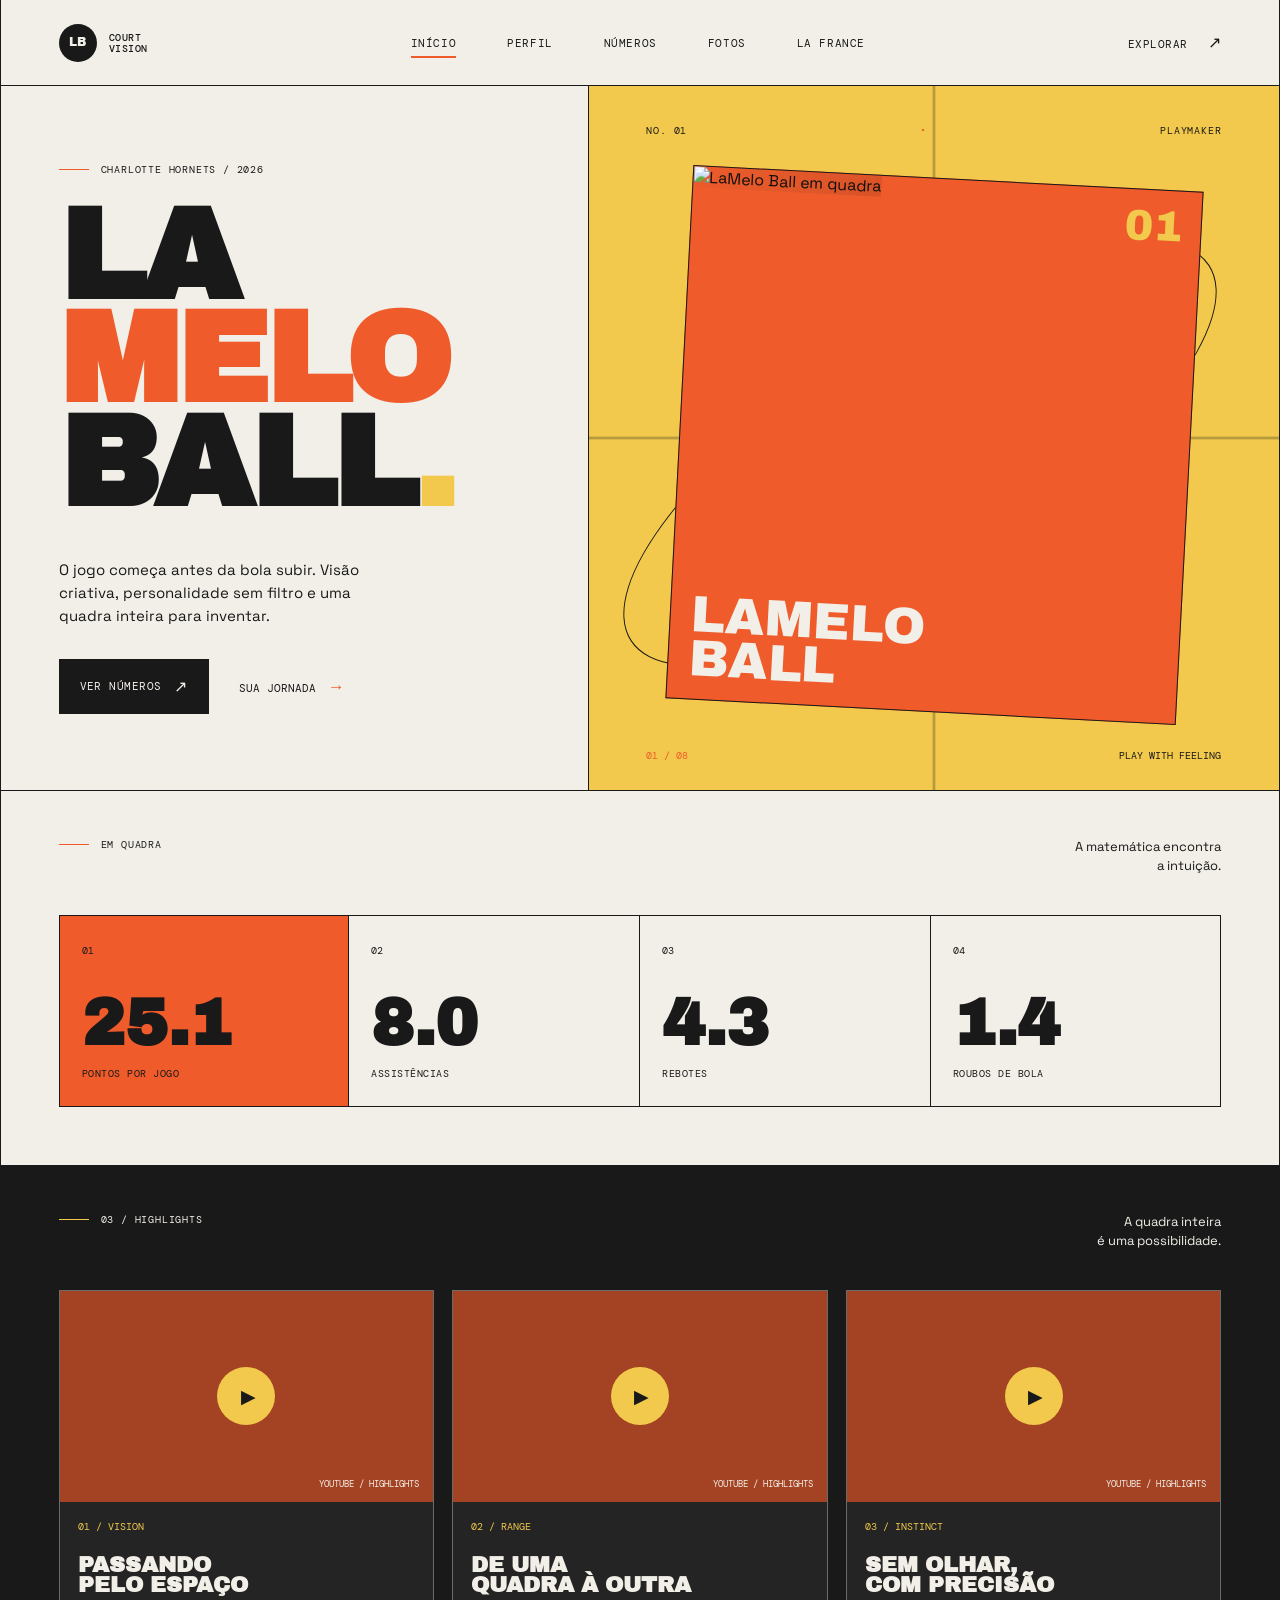
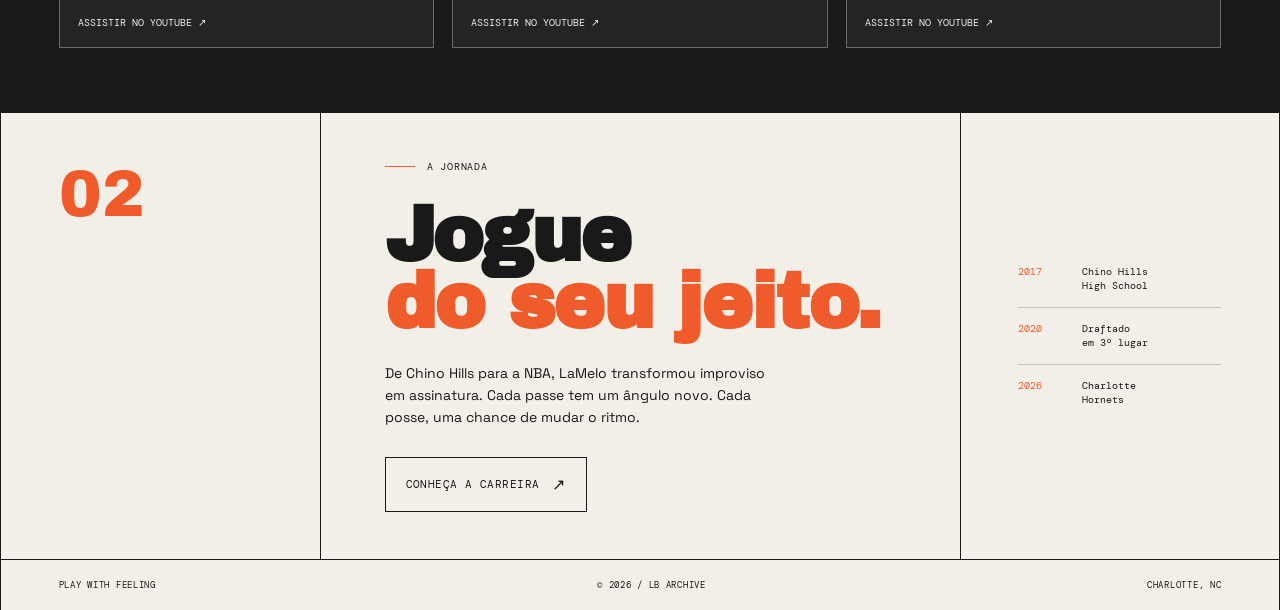
==== index.html @ 73494cfc "te amo em japones" ====
<!DOCTYPE html>
<html lang="pt-BR">
<head>
	<meta charset="UTF-8">
	<meta name="viewport" content="width=device-width, initial-scale=1.0">
	<meta name="description" content="LaMelo Ball — visão, estilo e impacto em quadra.">
	<title>LaMelo Ball | Court Vision</title>
	<link rel="preconnect" href="https://fonts.googleapis.com">
	<link rel="preconnect" href="https://fonts.gstatic.com" crossorigin>
	<link href="https://fonts.googleapis.com/css2?family=Archivo+Black&family=DM+Mono:wght@400;500&family=Space+Grotesk:wght@400;500;600;700&display=swap" rel="stylesheet">
	<link rel="stylesheet" href="style.css">
</head>
<body>
	<div class="page-shell">
		<header class="site-header">
			<a class="brand" href="#top" aria-label="LaMelo Ball início"><span class="brand-mark">LB</span><span class="brand-copy">COURT<br>VISION</span></a>
			<nav class="main-nav" aria-label="Navegação principal"><a class="active" href="index.html">Início</a><a href="perfil.html">Perfil</a><a href="estatisticas.html">Números</a><a href="galeria.html">Fotos</a><a href="la-france.html">La France</a></nav>
			<a class="header-cta" href="carreira.html">Explorar <span>↗</span></a>
		</header>
		<main id="top">
			<section class="hero" id="perfil">
				<div class="hero-copy"><p class="eyebrow"><span class="eyebrow-line"></span> CHARLOTTE HORNETS / 2026</p><h1>LA<br><em>MELO</em><br>BALL<span class="dot">.</span></h1><p class="hero-intro">O jogo começa antes da bola subir. Visão criativa, personalidade sem filtro e uma quadra inteira para inventar.</p><div class="hero-actions"><a class="button button-dark" href="estatisticas.html">Ver números <span>↗</span></a><a class="text-link" href="carreira.html">Sua jornada <span>→</span></a></div></div>
				<div class="hero-visual" aria-label="LaMelo Ball em quadra"><div class="visual-tag">NO. 01 <span>•</span> PLAYMAKER</div><div class="player-frame"><img class="player-image" src="imagem.jpg" alt="LaMelo Ball em quadra"><div class="frame-label">LAMELO<br>BALL</div><div class="frame-number">01</div></div><div class="orbit orbit-one"></div><div class="orbit orbit-two"></div><div class="visual-caption"><span>01 / 08</span> PLAY WITH FEELING</div></div>
			</section>
			<section class="stats-section" id="numeros"><div class="section-heading"><p class="eyebrow"><span class="eyebrow-line"></span> EM QUADRA</p><p class="section-note">A matemática encontra<br>a intuição.</p></div><div class="stats-grid"><article class="stat-card stat-card-featured"><span class="stat-index">01</span><strong>25.1</strong><span class="stat-label">PONTOS POR JOGO</span></article><article class="stat-card"><span class="stat-index">02</span><strong>8.0</strong><span class="stat-label">ASSISTÊNCIAS</span></article><article class="stat-card"><span class="stat-index">03</span><strong>4.3</strong><span class="stat-label">REBOTES</span></article><article class="stat-card"><span class="stat-index">04</span><strong>1.4</strong><span class="stat-label">ROUBOS DE BOLA</span></article></div></section>
			<section class="highlights-section" id="highlights"><div class="section-heading"><p class="eyebrow"><span class="eyebrow-line"></span> 03 / HIGHLIGHTS</p><p class="section-note">A quadra inteira<br>é uma possibilidade.</p></div><div class="video-grid"><article class="video-card"><a class="video-frame video-link video-one" href="https://www.youtube.com/results?search_query=LaMelo+Ball+best+passes+highlights" target="_blank" rel="noopener" aria-label="Assistir aos melhores passes do LaMelo Ball no YouTube"><span class="play-button">▶</span><span class="video-provider">YOUTUBE / HIGHLIGHTS</span></a><div class="video-meta"><span>01 / VISION</span><strong>PASSANDO<br>PELO ESPAÇO</strong><a href="https://www.youtube.com/results?search_query=LaMelo+Ball+best+passes+highlights" target="_blank" rel="noopener">Assistir no YouTube ↗</a></div></article><article class="video-card"><a class="video-frame video-link video-two" href="https://www.youtube.com/results?search_query=LaMelo+Ball+full+court+assists" target="_blank" rel="noopener" aria-label="Assistir às assistências de quadra inteira do LaMelo Ball no YouTube"><span class="play-button">▶</span><span class="video-provider">YOUTUBE / HIGHLIGHTS</span></a><div class="video-meta"><span>02 / RANGE</span><strong>DE UMA<br>QUADRA À OUTRA</strong><a href="https://www.youtube.com/results?search_query=LaMelo+Ball+full+court+assists" target="_blank" rel="noopener">Assistir no YouTube ↗</a></div></article><article class="video-card"><a class="video-frame video-link video-three" href="https://www.youtube.com/results?search_query=LaMelo+Ball+no+look+passes" target="_blank" rel="noopener" aria-label="Assistir aos passes sem olhar do LaMelo Ball no YouTube"><span class="play-button">▶</span><span class="video-provider">YOUTUBE / HIGHLIGHTS</span></a><div class="video-meta"><span>03 / INSTINCT</span><strong>SEM OLHAR,<br>COM PRECISÃO</strong><a href="https://www.youtube.com/results?search_query=LaMelo+Ball+no+look+passes" target="_blank" rel="noopener">Assistir no YouTube ↗</a></div></article></div></section>
			<section class="story-section" id="jornada"><div class="story-number">02</div><div class="story-content"><p class="eyebrow"><span class="eyebrow-line"></span> A JORNADA</p><h2>Jogue<br><span>do seu jeito.</span></h2><p class="story-text">De Chino Hills para a NBA, LaMelo transformou improviso em assinatura. Cada passe tem um ângulo novo. Cada posse, uma chance de mudar o ritmo.</p><a class="button button-outline" href="carreira.html">Conheça a carreira <span>↗</span></a></div><div class="story-aside"><div class="timeline-item"><span>2017</span><p>Chino Hills<br>High School</p></div><div class="timeline-item"><span>2020</span><p>Draftado<br>em 3º lugar</p></div><div class="timeline-item current"><span>2026</span><p>Charlotte<br>Hornets</p></div></div></section>
		</main>
		<footer class="site-footer"><span>PLAY WITH FEELING</span><span>© 2026 / LB ARCHIVE</span><span>CHARLOTTE, NC</span></footer>
	</div>
</body>
</html>
---- style.css ----
:root { --ink:#191919; --paper:#f2efe8; --orange:#ef5b2a; --yellow:#f2c94c; --line:rgba(25,25,25,.22); --display:"Archivo Black",Impact,sans-serif; --body:"Space Grotesk",sans-serif; --mono:"DM Mono",monospace; }
* { box-sizing:border-box; }
html { scroll-behavior:smooth; }
body { margin:0; color:var(--ink); background:var(--paper); font-family:var(--body); }
a { color:inherit; text-decoration:none; }
.page-shell { max-width:1440px; margin:0 auto; overflow:hidden; border-left:1px solid var(--ink); border-right:1px solid var(--ink); }
.site-header { height:86px; display:flex; align-items:center; justify-content:space-between; padding:0 4.5vw; border-bottom:1px solid var(--ink); }
.brand { display:flex; align-items:center; gap:12px; font-family:var(--mono); font-size:10px; line-height:1.1; font-weight:500; letter-spacing:.05em; }
.brand-mark { display:grid; place-items:center; width:38px; height:38px; color:var(--paper); background:var(--ink); font-family:var(--display); font-size:12px; border-radius:50%; }
.main-nav { display:flex; gap:clamp(18px,4vw,62px); font-family:var(--mono); font-size:11px; text-transform:uppercase; letter-spacing:.05em; }
.main-nav a { position:relative; padding:10px 0; }
.main-nav a.active::after { content:""; position:absolute; bottom:2px; left:0; width:100%; height:2px; background:var(--orange); }
.header-cta,.button { font-family:var(--mono); font-size:11px; text-transform:uppercase; letter-spacing:.04em; }
.header-cta span,.button span { margin-left:13px; font-size:16px; }
.hero { display:grid; grid-template-columns:minmax(340px,.92fr) 1.08fr; min-height:680px; border-bottom:1px solid var(--ink); }
.hero-copy { display:flex; flex-direction:column; justify-content:center; padding:6vw 4.5vw; border-right:1px solid var(--ink); }
.eyebrow { display:flex; align-items:center; gap:12px; margin:0 0 29px; font-family:var(--mono); font-size:10px; letter-spacing:.08em; }
.eyebrow-line { width:30px; height:1px; background:var(--orange); }
h1 { margin:0; font-family:var(--display); font-size:clamp(74px,10vw,145px); line-height:.81; letter-spacing:-.025em; }
h1 em { color:var(--orange); font-style:normal; }
.dot { color:var(--yellow); }
.hero-intro { max-width:315px; margin:42px 0 31px; font-size:15px; line-height:1.55; }
.hero-actions { display:flex; align-items:center; gap:30px; }
.button { display:inline-flex; align-items:center; padding:16px 20px; border:1px solid var(--ink); transition:transform .2s,background .2s; }
.button:hover { transform:translateY(-3px); }
.button-dark { color:var(--paper); background:var(--ink); }
.text-link { font-family:var(--mono); font-size:11px; text-transform:uppercase; }
.text-link span { color:var(--orange); margin-left:8px; font-size:17px; }
.hero-visual { position:relative; min-height:680px; padding:38px 4.5vw 31px; background:var(--yellow); isolation:isolate; }
.hero-visual::before { content:""; position:absolute; z-index:-1; inset:0; opacity:.35; background-image:linear-gradient(90deg,transparent 49.7%,var(--ink) 50%,transparent 50.3%),linear-gradient(0deg,transparent 49.7%,var(--ink) 50%,transparent 50.3%); }
.visual-tag { position:relative; z-index:2; display:flex; justify-content:space-between; font-family:var(--mono); font-size:10px; letter-spacing:.08em; }
.visual-tag span { color:var(--orange); }
.player-frame { position:absolute; inset:92px 13% 78px; overflow:hidden; border:1px solid var(--ink); background:var(--orange); transform:rotate(3deg); }
.player-image { width:100%; height:100%; background:linear-gradient(135deg,rgba(239,91,42,.15),rgba(25,25,25,.1)),url("https://images.unsplash.com/photo-1518407613690-d9fc990e795f?auto=format&fit=crop&w=1200&q=85") center/cover; filter:saturate(.8) contrast(1.1); }
.frame-label,.frame-number { position:absolute; font-family:var(--display); color:var(--paper); line-height:.85; }
.frame-label { left:20px; bottom:18px; font-size:clamp(28px,4vw,55px); }
.frame-number { right:18px; top:18px; font-size:43px; color:var(--yellow); }
.orbit { position:absolute; border:1px solid var(--ink); border-radius:50%; pointer-events:none; }
.orbit-one { width:470px; height:470px; top:130px; left:15%; z-index:-1; }
.orbit-two { width:690px; height:240px; top:247px; left:-2%; transform:rotate(-33deg); z-index:-1; }
.visual-caption { position:absolute; bottom:28px; left:4.5vw; right:4.5vw; display:flex; justify-content:space-between; font-family:var(--mono); font-size:10px; }
.visual-caption span { color:var(--orange); }
.stats-section { padding:47px 4.5vw 58px; border-bottom:1px solid var(--ink); }
.highlights-section { padding:47px 4.5vw 64px; background:var(--ink); color:var(--paper); border-bottom:1px solid var(--ink); }
.highlights-section .eyebrow-line { background:var(--yellow); }
.video-grid { display:grid; grid-template-columns:repeat(3,1fr); gap:18px; margin-top:35px; }
.video-card { border:1px solid rgba(242,239,232,.35); background:#242424; }
.video-frame { aspect-ratio:16/9; background:var(--orange); }
.video-link { position:relative; display:flex; align-items:center; justify-content:center; overflow:hidden; background-position:center; background-size:cover; }
.video-link::after { content:""; position:absolute; inset:0; background:rgba(25,25,25,.35); transition:background .2s; }
.video-link:hover::after { background:rgba(239,91,42,.28); }
.video-one { background-image:url("https://commons.wikimedia.org/wiki/Special:FilePath/LaMelo%20Ball%20Vytautas.jpg"); }
.video-two { background-image:url("https://commons.wikimedia.org/wiki/Special:FilePath/LaMelo%20Ball%20Illawarra%20Hawks%20%28cropped%29%202.jpg"); }
.video-three { background-image:url("https://commons.wikimedia.org/wiki/Special:FilePath/LaMelo%20Ball%20Spire.jpg"); }
.play-button { position:relative; z-index:1; display:grid; place-items:center; width:58px; height:58px; padding-left:4px; color:var(--ink); background:var(--yellow); border-radius:50%; font-size:19px; transition:transform .2s; }
.video-link:hover .play-button { transform:scale(1.1); }
.video-provider { position:absolute; z-index:1; right:14px; bottom:12px; font-family:var(--mono); font-size:9px; }
.video-meta { display:flex; flex-direction:column; min-height:145px; padding:18px; }
.video-meta span { color:var(--yellow); font-family:var(--mono); font-size:10px; }
.video-meta strong { margin:22px 0 18px; font-family:var(--display); font-size:22px; line-height:.95; }
.video-meta a { margin-top:auto; color:var(--paper); font-family:var(--mono); font-size:10px; text-transform:uppercase; }
.section-heading { display:flex; justify-content:space-between; align-items:start; }
.section-note { margin:0; font-size:13px; line-height:1.45; text-align:right; }
.stats-grid { display:grid; grid-template-columns:repeat(4,1fr); margin-top:35px; border-top:1px solid var(--ink); border-bottom:1px solid var(--ink); }
.stat-card { position:relative; min-height:190px; padding:28px 22px; border-right:1px solid var(--ink); }
.stat-card:first-child { border-left:1px solid var(--ink); }
.stat-card-featured { background:var(--orange); }
.stat-index { display:block; margin-bottom:38px; font-family:var(--mono); font-size:10px; }
.stat-card strong { display:block; font-family:var(--display); font-size:clamp(42px,5vw,66px); line-height:.9; }
.stat-label { position:absolute; bottom:26px; font-family:var(--mono); font-size:10px; letter-spacing:.05em; }
.story-section { display:grid; grid-template-columns:1fr 2fr 1fr; min-height:440px; border-bottom:1px solid var(--ink); }
.story-number { padding:47px 4.5vw; font-family:var(--display); font-size:64px; color:var(--orange); border-right:1px solid var(--ink); }
.story-content { padding:47px 5vw; }
h2 { margin:10px 0 25px; font-family:var(--display); font-size:clamp(49px,6vw,85px); line-height:.88; letter-spacing:-.02em; }
h2 span { color:var(--orange); }
.story-text { max-width:390px; margin-bottom:28px; line-height:1.6; font-size:14px; }
.button-outline { background:transparent; }
.story-aside { display:flex; flex-direction:column; justify-content:center; padding:30px 4.5vw; border-left:1px solid var(--ink); }
.timeline-item { display:grid; grid-template-columns:50px 1fr; gap:14px; padding:14px 0; border-bottom:1px solid var(--line); font-family:var(--mono); font-size:10px; line-height:1.4; }
.timeline-item span { color:var(--orange); }
.timeline-item p { margin:0; }
.timeline-item.current { border-bottom:0; }
.site-footer { display:flex; justify-content:space-between; padding:19px 4.5vw; font-family:var(--mono); font-size:9px; letter-spacing:.08em; }
img[src="imagem.jpg"] { content:url("https://commons.wikimedia.org/wiki/Special:FilePath/LaMelo%20Ball%20Spire.jpg"); }
img[src="imagem2.jpg"] { content:url("https://commons.wikimedia.org/wiki/Special:FilePath/LaMelo%20Ball%20Illawarra%20Hawks%20%28cropped%29%202.jpg"); }
.gallery-item:nth-child(1) img { content:url("https://commons.wikimedia.org/wiki/Special:FilePath/LaMelo%20Ball%20Vytautas.jpg"); }
.gallery-item:nth-child(2) img { content:url("https://commons.wikimedia.org/wiki/Special:FilePath/LaMelo%20Ball%20Illawarra%20Hawks%20%28cropped%29%202.jpg"); }
.gallery-item:nth-child(3) img { content:url("https://commons.wikimedia.org/wiki/Special:FilePath/LaMelo%20Ball%20Spire.jpg"); }
.inner-page { min-height:calc(100vh - 140px); padding:7vw 6vw; border-bottom:1px solid var(--ink); }
.inner-hero { display:grid; grid-template-columns:1.1fr .9fr; gap:7vw; align-items:end; margin-bottom:70px; }
.inner-hero h1 { font-size:clamp(62px,9vw,130px); }
.inner-lead { max-width:410px; margin:0 0 10px; font-size:17px; line-height:1.5; }
.photo-panel { min-height:420px; border:1px solid var(--ink); background:var(--orange); transform:rotate(2deg); overflow:hidden; }
.photo-panel img { width:100%; height:100%; min-height:420px; display:block; object-fit:cover; filter:saturate(.85) contrast(1.05); }
.content-grid { display:grid; grid-template-columns:repeat(3,1fr); border-top:1px solid var(--ink); border-left:1px solid var(--ink); }
.content-card { min-height:180px; padding:24px; border-right:1px solid var(--ink); border-bottom:1px solid var(--ink); }
.content-card h3 { margin:35px 0 12px; font-family:var(--display); font-size:27px; line-height:.95; letter-spacing:.015em; }
.content-card p { margin:0; font-size:13px; line-height:1.5; }
.gallery-grid { display:grid; grid-template-columns:1.3fr .7fr; gap:18px; }
.gallery-item { position:relative; min-height:300px; overflow:hidden; border:1px solid var(--ink); background:var(--orange); }
.gallery-item.tall { min-height:570px; }
.gallery-item img { width:100%; height:100%; display:block; object-fit:cover; filter:saturate(.8); transition:transform .4s; }
.gallery-item:hover img { transform:scale(1.04); }
.gallery-label { position:absolute; right:15px; bottom:13px; color:var(--paper); font-family:var(--mono); font-size:10px; }
.stat-list { display:grid; grid-template-columns:repeat(2,1fr); border-top:1px solid var(--ink); border-left:1px solid var(--ink); }
.stat-line { display:flex; justify-content:space-between; align-items:end; padding:28px; border-right:1px solid var(--ink); border-bottom:1px solid var(--ink); }
.stat-line strong { font-family:var(--display); font-size:clamp(48px,7vw,100px); line-height:.8; }
.stat-line span { max-width:100px; font-family:var(--mono); font-size:10px; }
.page-links { display:flex; flex-wrap:wrap; gap:12px; margin-top:35px; }
.career-timeline { display:grid; grid-template-columns:repeat(2,1fr); border-top:1px solid var(--ink); border-left:1px solid var(--ink); }
.career-timeline article { min-height:225px; padding:25px; border-right:1px solid var(--ink); border-bottom:1px solid var(--ink); }
.career-timeline article:nth-child(2n) { background:var(--yellow); }
.career-timeline article > span { color:var(--orange); font-family:var(--mono); font-size:10px; }
.career-timeline h2 { margin:38px 0 14px; font-size:clamp(27px,3vw,42px); }
.career-timeline p { max-width:430px; margin:0; font-size:13px; line-height:1.55; }
.career-note { display:grid; grid-template-columns:1fr 1fr; gap:5vw; margin-top:70px; padding:45px 0; border-top:1px solid var(--ink); }
.career-note h2 { margin:0; font-size:clamp(43px,6vw,82px); }
.career-note p:last-child { max-width:390px; margin:38px 0 0; font-size:15px; line-height:1.6; }
.sneaker-hero { display:grid; grid-template-columns:1fr 1fr; gap:6vw; align-items:stretch; margin-bottom:85px; }
.sneaker-copy { display:flex; flex-direction:column; align-items:flex-start; justify-content:center; }
.la-france-logo { width:min(100%,360px); margin-bottom:35px; border:1px solid var(--ink); }
.sneaker-copy h1 { margin-bottom:32px; }
.sneaker-copy .button { margin-top:25px; }
.sneaker-stage { position:relative; min-height:480px; overflow:hidden; background:var(--orange); border:1px solid var(--ink); transform:rotate(-2deg); isolation:isolate; }
.sneaker-stage::before { content:""; position:absolute; inset:0; opacity:.3; background:repeating-linear-gradient(135deg,transparent 0 30px,var(--yellow) 31px 32px); }
.stage-label,.stage-caption { position:absolute; z-index:2; color:var(--paper); font-family:var(--mono); font-size:10px; letter-spacing:.07em; }
.stage-label { top:20px; left:22px; }
.stage-caption { bottom:20px; right:22px; text-align:right; line-height:1.3; }
.shoe-product-hero { position:absolute; z-index:1; width:78%; height:78%; top:11%; left:11%; object-fit:contain; filter:drop-shadow(18px 22px 0 rgba(25,25,25,.18)); transform:rotate(-10deg); }
.stage-ring { position:absolute; width:390px; height:390px; top:55px; left:50%; border:1px solid var(--ink); border-radius:50%; transform:translateX(-50%); }
.shoe-art { position:absolute; z-index:1; width:270px; height:125px; border:3px solid var(--ink); border-radius:52% 22% 30% 43%; background:var(--yellow); box-shadow:inset -20px -17px 0 var(--orange), 15px 17px 0 rgba(25,25,25,.15); transform:rotate(-16deg); }
.shoe-art::before { content:""; position:absolute; width:100px; height:38px; left:35px; top:-30px; border:3px solid var(--ink); border-bottom:0; border-radius:60% 60% 0 0; transform:skew(-20deg); }
.shoe-art::after { content:""; position:absolute; width:92px; height:4px; left:72px; top:51px; background:var(--ink); box-shadow:0 14px 0 var(--ink), 0 28px 0 var(--ink); transform:rotate(13deg); }
.shoe-art-main { top:185px; left:50%; transform:translateX(-50%) rotate(-16deg); }
.shoe-art span { position:absolute; z-index:2; right:29px; top:36px; font-family:var(--display); font-size:27px; }
.shoe-collection { padding-top:10px; }
.shoe-grid { display:grid; grid-template-columns:repeat(3,1fr); gap:18px; margin-top:35px; }
.shoe-card { border:1px solid var(--ink); background:var(--paper); }
.featured-shoe { background:var(--yellow); }
.shoe-image { position:relative; min-height:235px; overflow:hidden; background:var(--ink); }
.shoe-image img { width:100%; height:100%; min-height:235px; display:block; object-fit:contain; position:relative; z-index:0; }
.shoe-image::after { content:""; position:absolute; inset:25px; border:1px solid var(--yellow); transform:rotate(-7deg); }
.shoe-image span { position:absolute; z-index:1; top:18px; left:18px; color:var(--yellow); font-family:var(--mono); font-size:11px; }
.shoe-image::before { content:""; position:absolute; width:195px; height:90px; top:95px; left:50%; border:3px solid var(--paper); border-radius:52% 22% 30% 43%; transform:translateX(-50%) rotate(-17deg); box-shadow:inset -15px -13px 0 var(--orange); }
.shoe-two { background:var(--orange); }
.shoe-two::before { background:var(--yellow); border-color:var(--ink); box-shadow:inset -15px -13px 0 var(--paper); }
.shoe-three { background:var(--yellow); }
.shoe-three::before { background:var(--orange); border-color:var(--ink); box-shadow:inset -15px -13px 0 var(--ink); }
.shoe-info { padding:20px; }
.shoe-info > span { font-family:var(--mono); font-size:10px; color:var(--orange); }
.shoe-info h2 { margin:25px 0 14px; font-size:40px; }
.shoe-info p { margin:0; font-size:13px; line-height:1.5; }
.shoe-info a { display:inline-block; margin-top:20px; color:var(--orange); font-family:var(--mono); font-size:10px; text-transform:uppercase; }
.la-france-note { display:grid; grid-template-columns:1fr 1fr; gap:5vw; margin-top:75px; padding:50px 0; border-top:1px solid var(--ink); }
.la-france-note h2 { margin:0; }
.la-france-note > p { max-width:390px; margin:40px 0 0; font-size:15px; line-height:1.6; }
@media (max-width:720px) {
	.inner-page { padding:52px 20px; }
	.inner-hero { display:block; margin-bottom:48px; }
	.inner-hero h1 { margin-bottom:28px; }
	.photo-panel { min-height:330px; }
	.photo-panel img { min-height:330px; }
	.content-grid,.stat-list,.gallery-grid { grid-template-columns:1fr; }
	.gallery-item.tall { min-height:380px; }
	.career-timeline { grid-template-columns:1fr; }
	.career-note { display:block; margin-top:48px; }
	.career-note .eyebrow { margin-bottom:24px; }
	.sneaker-hero { display:block; margin-bottom:55px; }
	.sneaker-stage { min-height:380px; margin-top:50px; }
	.shoe-product-hero { width:90%; height:80%; left:5%; }
	.stage-ring { width:290px; height:290px; top:45px; }
	.shoe-grid { grid-template-columns:1fr; }
	.shoe-image { min-height:210px; }
	.la-france-note { display:block; margin-top:50px; }
}
@media (max-width:720px) {
	.page-shell { border:0; }
	.site-header { height:72px; padding:0 20px; }
	.main-nav { display:none; }
	.hero { display:block; min-height:auto; }
	.hero-copy { min-height:520px; padding:62px 20px 54px; border-right:0; }
	h1 { font-size:clamp(70px,22vw,130px); }
	.hero-intro { margin-top:34px; }
	.hero-visual { min-height:490px; padding:25px 20px; }
	.player-frame { inset:73px 12% 58px; }
	.orbit-one { width:350px; height:350px; top:104px; left:2%; }
	.orbit-two { width:530px; height:190px; top:192px; left:-12%; }
	.visual-caption { left:20px; right:20px; bottom:22px; }
	.stats-section { padding:38px 20px 42px; }
	.highlights-section { padding:38px 20px 44px; }
	.video-grid { grid-template-columns:1fr; }
	.stats-grid { grid-template-columns:repeat(2,1fr); }
	.stat-card { min-height:150px; padding:20px 15px; }
	.stat-card:nth-child(2) { border-right:0; }
	.stat-card:nth-child(3),.stat-card:nth-child(4) { border-top:1px solid var(--ink); }
	.stat-index { margin-bottom:25px; }
	.story-section { display:block; min-height:0; }
	.story-number { padding:25px 20px 0; border-right:0; }
	.story-content { padding:25px 20px 50px; }
	.story-aside { padding:0 20px 35px; border-left:0; }
	.site-footer { gap:18px; flex-wrap:wrap; padding:18px 20px; }
}
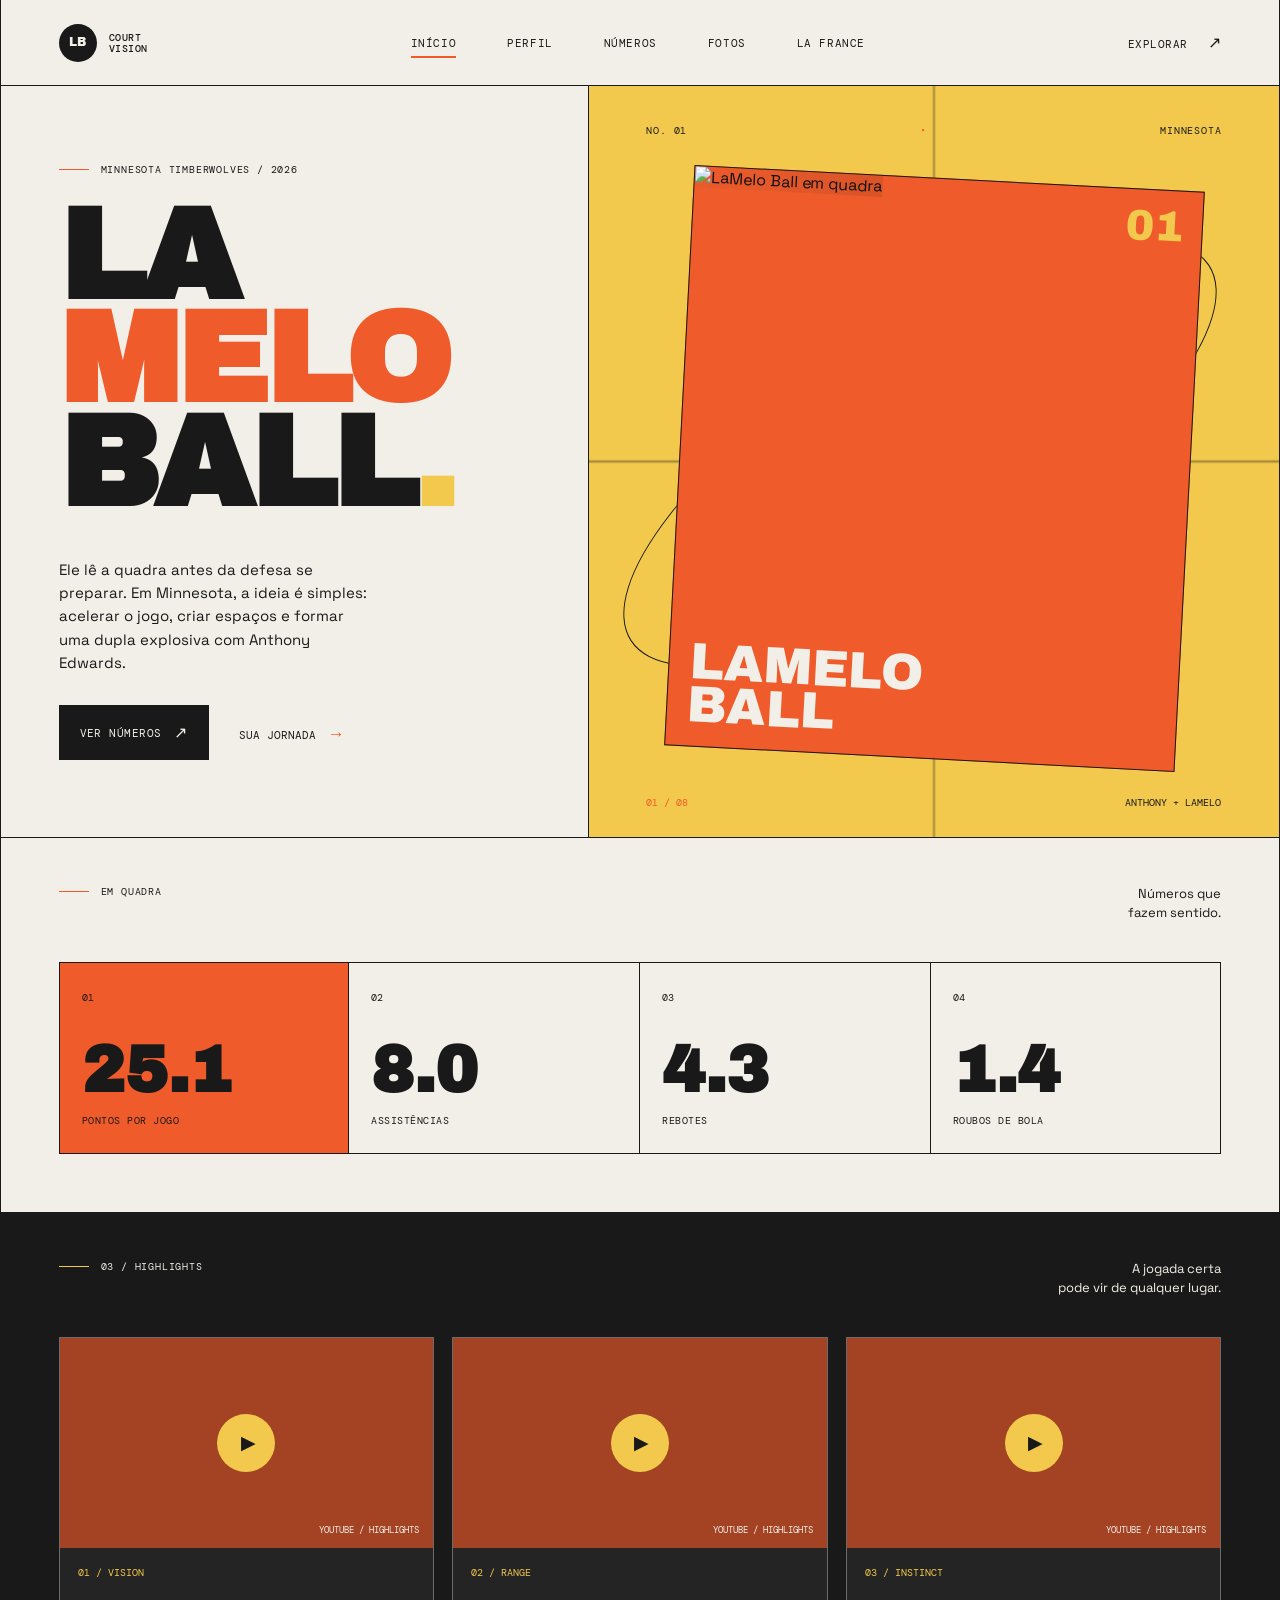
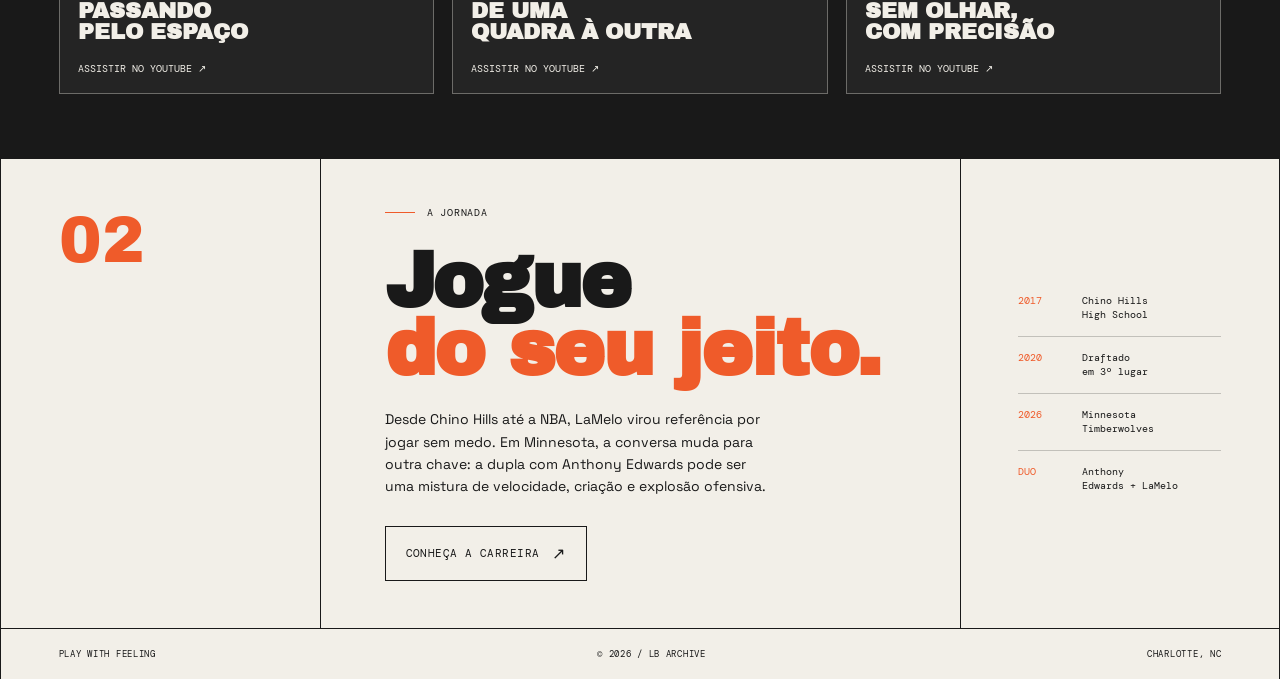
==== commit fe45a45e: "terminando av1" ====
--- a/index.html
+++ b/index.html
@@ -19,12 +19,12 @@
 		</header>
 		<main id="top">
 			<section class="hero" id="perfil">
-				<div class="hero-copy"><p class="eyebrow"><span class="eyebrow-line"></span> CHARLOTTE HORNETS / 2026</p><h1>LA<br><em>MELO</em><br>BALL<span class="dot">.</span></h1><p class="hero-intro">O jogo começa antes da bola subir. Visão criativa, personalidade sem filtro e uma quadra inteira para inventar.</p><div class="hero-actions"><a class="button button-dark" href="estatisticas.html">Ver números <span>↗</span></a><a class="text-link" href="carreira.html">Sua jornada <span>→</span></a></div></div>
-				<div class="hero-visual" aria-label="LaMelo Ball em quadra"><div class="visual-tag">NO. 01 <span>•</span> PLAYMAKER</div><div class="player-frame"><img class="player-image" src="imagem.jpg" alt="LaMelo Ball em quadra"><div class="frame-label">LAMELO<br>BALL</div><div class="frame-number">01</div></div><div class="orbit orbit-one"></div><div class="orbit orbit-two"></div><div class="visual-caption"><span>01 / 08</span> PLAY WITH FEELING</div></div>
+				<div class="hero-copy"><p class="eyebrow"><span class="eyebrow-line"></span> MINNESOTA TIMBERWOLVES / 2026</p><h1>LA<br><em>MELO</em><br>BALL<span class="dot">.</span></h1><p class="hero-intro">Ele lê a quadra antes da defesa se preparar. Em Minnesota, a ideia é simples: acelerar o jogo, criar espaços e formar uma dupla explosiva com Anthony Edwards.</p><div class="hero-actions"><a class="button button-dark" href="estatisticas.html">Ver números <span>↗</span></a><a class="text-link" href="carreira.html">Sua jornada <span>→</span></a></div></div>
+				<div class="hero-visual" aria-label="LaMelo Ball em quadra"><div class="visual-tag">NO. 01 <span>•</span> MINNESOTA</div><div class="player-frame"><img class="player-image" src="https://images.unsplash.com/photo-1546519638-68e109498ffc?auto=format&fit=crop&w=1200&q=80" alt="LaMelo Ball em quadra"><div class="frame-label">LAMELO<br>BALL</div><div class="frame-number">01</div></div><div class="orbit orbit-one"></div><div class="orbit orbit-two"></div><div class="visual-caption"><span>01 / 08</span> ANTHONY + LAMELO</div></div>
 			</section>
-			<section class="stats-section" id="numeros"><div class="section-heading"><p class="eyebrow"><span class="eyebrow-line"></span> EM QUADRA</p><p class="section-note">A matemática encontra<br>a intuição.</p></div><div class="stats-grid"><article class="stat-card stat-card-featured"><span class="stat-index">01</span><strong>25.1</strong><span class="stat-label">PONTOS POR JOGO</span></article><article class="stat-card"><span class="stat-index">02</span><strong>8.0</strong><span class="stat-label">ASSISTÊNCIAS</span></article><article class="stat-card"><span class="stat-index">03</span><strong>4.3</strong><span class="stat-label">REBOTES</span></article><article class="stat-card"><span class="stat-index">04</span><strong>1.4</strong><span class="stat-label">ROUBOS DE BOLA</span></article></div></section>
-			<section class="highlights-section" id="highlights"><div class="section-heading"><p class="eyebrow"><span class="eyebrow-line"></span> 03 / HIGHLIGHTS</p><p class="section-note">A quadra inteira<br>é uma possibilidade.</p></div><div class="video-grid"><article class="video-card"><a class="video-frame video-link video-one" href="https://www.youtube.com/results?search_query=LaMelo+Ball+best+passes+highlights" target="_blank" rel="noopener" aria-label="Assistir aos melhores passes do LaMelo Ball no YouTube"><span class="play-button">▶</span><span class="video-provider">YOUTUBE / HIGHLIGHTS</span></a><div class="video-meta"><span>01 / VISION</span><strong>PASSANDO<br>PELO ESPAÇO</strong><a href="https://www.youtube.com/results?search_query=LaMelo+Ball+best+passes+highlights" target="_blank" rel="noopener">Assistir no YouTube ↗</a></div></article><article class="video-card"><a class="video-frame video-link video-two" href="https://www.youtube.com/results?search_query=LaMelo+Ball+full+court+assists" target="_blank" rel="noopener" aria-label="Assistir às assistências de quadra inteira do LaMelo Ball no YouTube"><span class="play-button">▶</span><span class="video-provider">YOUTUBE / HIGHLIGHTS</span></a><div class="video-meta"><span>02 / RANGE</span><strong>DE UMA<br>QUADRA À OUTRA</strong><a href="https://www.youtube.com/results?search_query=LaMelo+Ball+full+court+assists" target="_blank" rel="noopener">Assistir no YouTube ↗</a></div></article><article class="video-card"><a class="video-frame video-link video-three" href="https://www.youtube.com/results?search_query=LaMelo+Ball+no+look+passes" target="_blank" rel="noopener" aria-label="Assistir aos passes sem olhar do LaMelo Ball no YouTube"><span class="play-button">▶</span><span class="video-provider">YOUTUBE / HIGHLIGHTS</span></a><div class="video-meta"><span>03 / INSTINCT</span><strong>SEM OLHAR,<br>COM PRECISÃO</strong><a href="https://www.youtube.com/results?search_query=LaMelo+Ball+no+look+passes" target="_blank" rel="noopener">Assistir no YouTube ↗</a></div></article></div></section>
-			<section class="story-section" id="jornada"><div class="story-number">02</div><div class="story-content"><p class="eyebrow"><span class="eyebrow-line"></span> A JORNADA</p><h2>Jogue<br><span>do seu jeito.</span></h2><p class="story-text">De Chino Hills para a NBA, LaMelo transformou improviso em assinatura. Cada passe tem um ângulo novo. Cada posse, uma chance de mudar o ritmo.</p><a class="button button-outline" href="carreira.html">Conheça a carreira <span>↗</span></a></div><div class="story-aside"><div class="timeline-item"><span>2017</span><p>Chino Hills<br>High School</p></div><div class="timeline-item"><span>2020</span><p>Draftado<br>em 3º lugar</p></div><div class="timeline-item current"><span>2026</span><p>Charlotte<br>Hornets</p></div></div></section>
+			<section class="stats-section" id="numeros"><div class="section-heading"><p class="eyebrow"><span class="eyebrow-line"></span> EM QUADRA</p><p class="section-note">Números que<br>fazem sentido.</p></div><div class="stats-grid"><article class="stat-card stat-card-featured"><span class="stat-index">01</span><strong>25.1</strong><span class="stat-label">PONTOS POR JOGO</span></article><article class="stat-card"><span class="stat-index">02</span><strong>8.0</strong><span class="stat-label">ASSISTÊNCIAS</span></article><article class="stat-card"><span class="stat-index">03</span><strong>4.3</strong><span class="stat-label">REBOTES</span></article><article class="stat-card"><span class="stat-index">04</span><strong>1.4</strong><span class="stat-label">ROUBOS DE BOLA</span></article></div></section>
+			<section class="highlights-section" id="highlights"><div class="section-heading"><p class="eyebrow"><span class="eyebrow-line"></span> 03 / HIGHLIGHTS</p><p class="section-note">A jogada certa<br>pode vir de qualquer lugar.</p></div><div class="video-grid"><article class="video-card"><a class="video-frame video-link video-one" href="https://www.youtube.com/results?search_query=LaMelo+Ball+best+passes+highlights" target="_blank" rel="noopener" aria-label="Assistir aos melhores passes do LaMelo Ball no YouTube"><span class="play-button">▶</span><span class="video-provider">YOUTUBE / HIGHLIGHTS</span></a><div class="video-meta"><span>01 / VISION</span><strong>PASSANDO<br>PELO ESPAÇO</strong><a href="https://www.youtube.com/results?search_query=LaMelo+Ball+best+passes+highlights" target="_blank" rel="noopener">Assistir no YouTube ↗</a></div></article><article class="video-card"><a class="video-frame video-link video-two" href="https://www.youtube.com/results?search_query=LaMelo+Ball+full+court+assists" target="_blank" rel="noopener" aria-label="Assistir às assistências de quadra inteira do LaMelo Ball no YouTube"><span class="play-button">▶</span><span class="video-provider">YOUTUBE / HIGHLIGHTS</span></a><div class="video-meta"><span>02 / RANGE</span><strong>DE UMA<br>QUADRA À OUTRA</strong><a href="https://www.youtube.com/results?search_query=LaMelo+Ball+full+court+assists" target="_blank" rel="noopener">Assistir no YouTube ↗</a></div></article><article class="video-card"><a class="video-frame video-link video-three" href="https://www.youtube.com/results?search_query=LaMelo+Ball+no+look+passes" target="_blank" rel="noopener" aria-label="Assistir aos passes sem olhar do LaMelo Ball no YouTube"><span class="play-button">▶</span><span class="video-provider">YOUTUBE / HIGHLIGHTS</span></a><div class="video-meta"><span>03 / INSTINCT</span><strong>SEM OLHAR,<br>COM PRECISÃO</strong><a href="https://www.youtube.com/results?search_query=LaMelo+Ball+no+look+passes" target="_blank" rel="noopener">Assistir no YouTube ↗</a></div></article></div></section>
+			<section class="story-section" id="jornada"><div class="story-number">02</div><div class="story-content"><p class="eyebrow"><span class="eyebrow-line"></span> A JORNADA</p><h2>Jogue<br><span>do seu jeito.</span></h2><p class="story-text">Desde Chino Hills até a NBA, LaMelo virou referência por jogar sem medo. Em Minnesota, a conversa muda para outra chave: a dupla com Anthony Edwards pode ser uma mistura de velocidade, criação e explosão ofensiva.</p><a class="button button-outline" href="carreira.html">Conheça a carreira <span>↗</span></a></div><div class="story-aside"><div class="timeline-item"><span>2017</span><p>Chino Hills<br>High School</p></div><div class="timeline-item"><span>2020</span><p>Draftado<br>em 3º lugar</p></div><div class="timeline-item"><span>2026</span><p>Minnesota<br>Timberwolves</p></div><div class="timeline-item current"><span>DUO</span><p>Anthony<br>Edwards + LaMelo</p></div></div></section>
 		</main>
 		<footer class="site-footer"><span>PLAY WITH FEELING</span><span>© 2026 / LB ARCHIVE</span><span>CHARLOTTE, NC</span></footer>
 	</div>
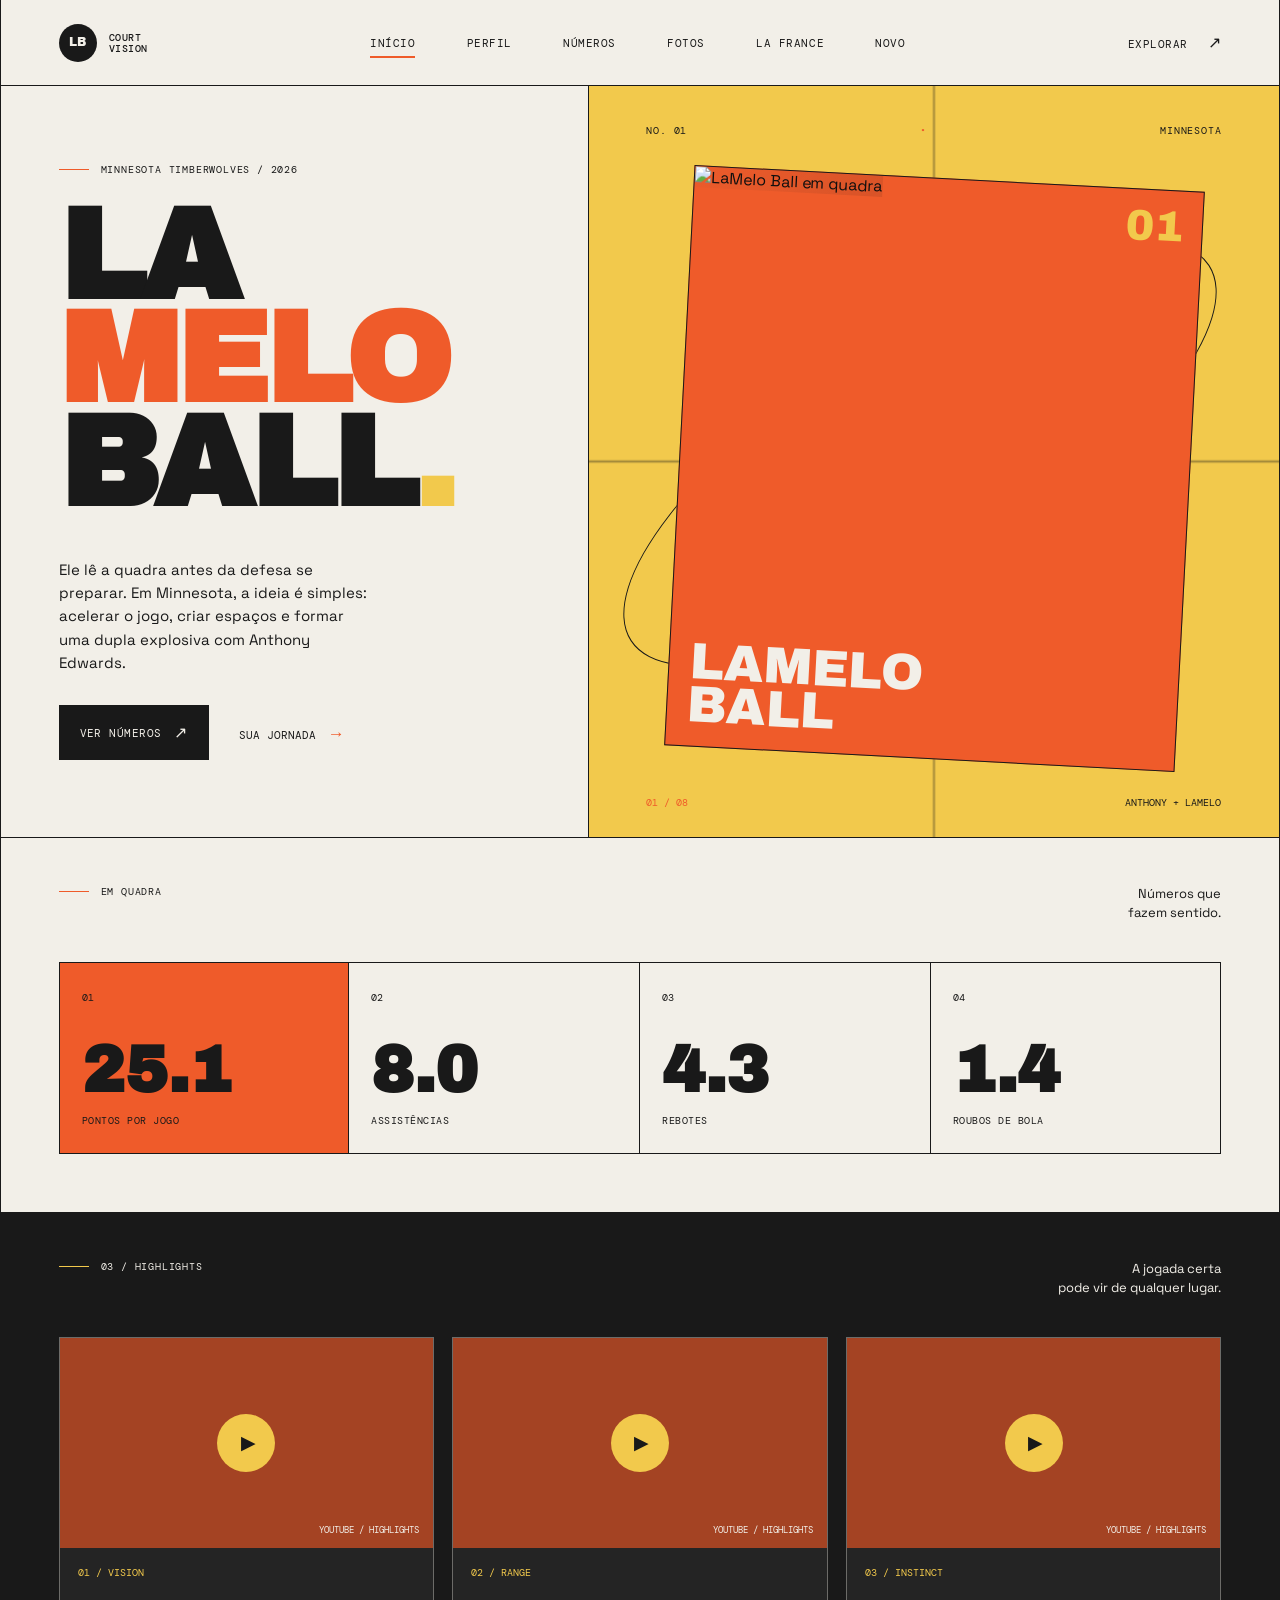
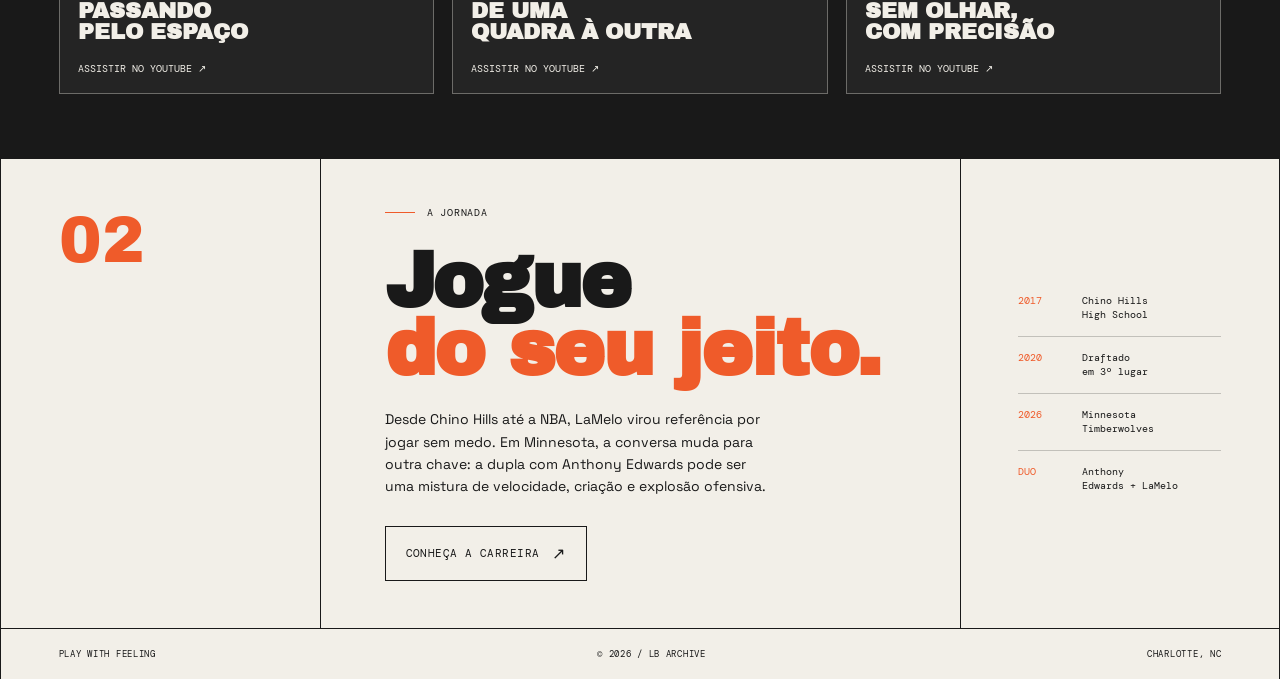
==== commit 14a25ad1: "pinto" ====
--- a/index.html
+++ b/index.html
@@ -14,7 +14,7 @@
 	<div class="page-shell">
 		<header class="site-header">
 			<a class="brand" href="#top" aria-label="LaMelo Ball início"><span class="brand-mark">LB</span><span class="brand-copy">COURT<br>VISION</span></a>
-			<nav class="main-nav" aria-label="Navegação principal"><a class="active" href="index.html">Início</a><a href="perfil.html">Perfil</a><a href="estatisticas.html">Números</a><a href="galeria.html">Fotos</a><a href="la-france.html">La France</a></nav>
+			<nav class="main-nav" aria-label="Navegação principal"><a class="active" href="index.html">Início</a><a href="perfil.html">Perfil</a><a href="estatisticas.html">Números</a><a href="galeria.html">Fotos</a><a href="la-france.html">La France</a><a href="euadoropenis.html">Novo</a></nav>
 			<a class="header-cta" href="carreira.html">Explorar <span>↗</span></a>
 		</header>
 		<main id="top">
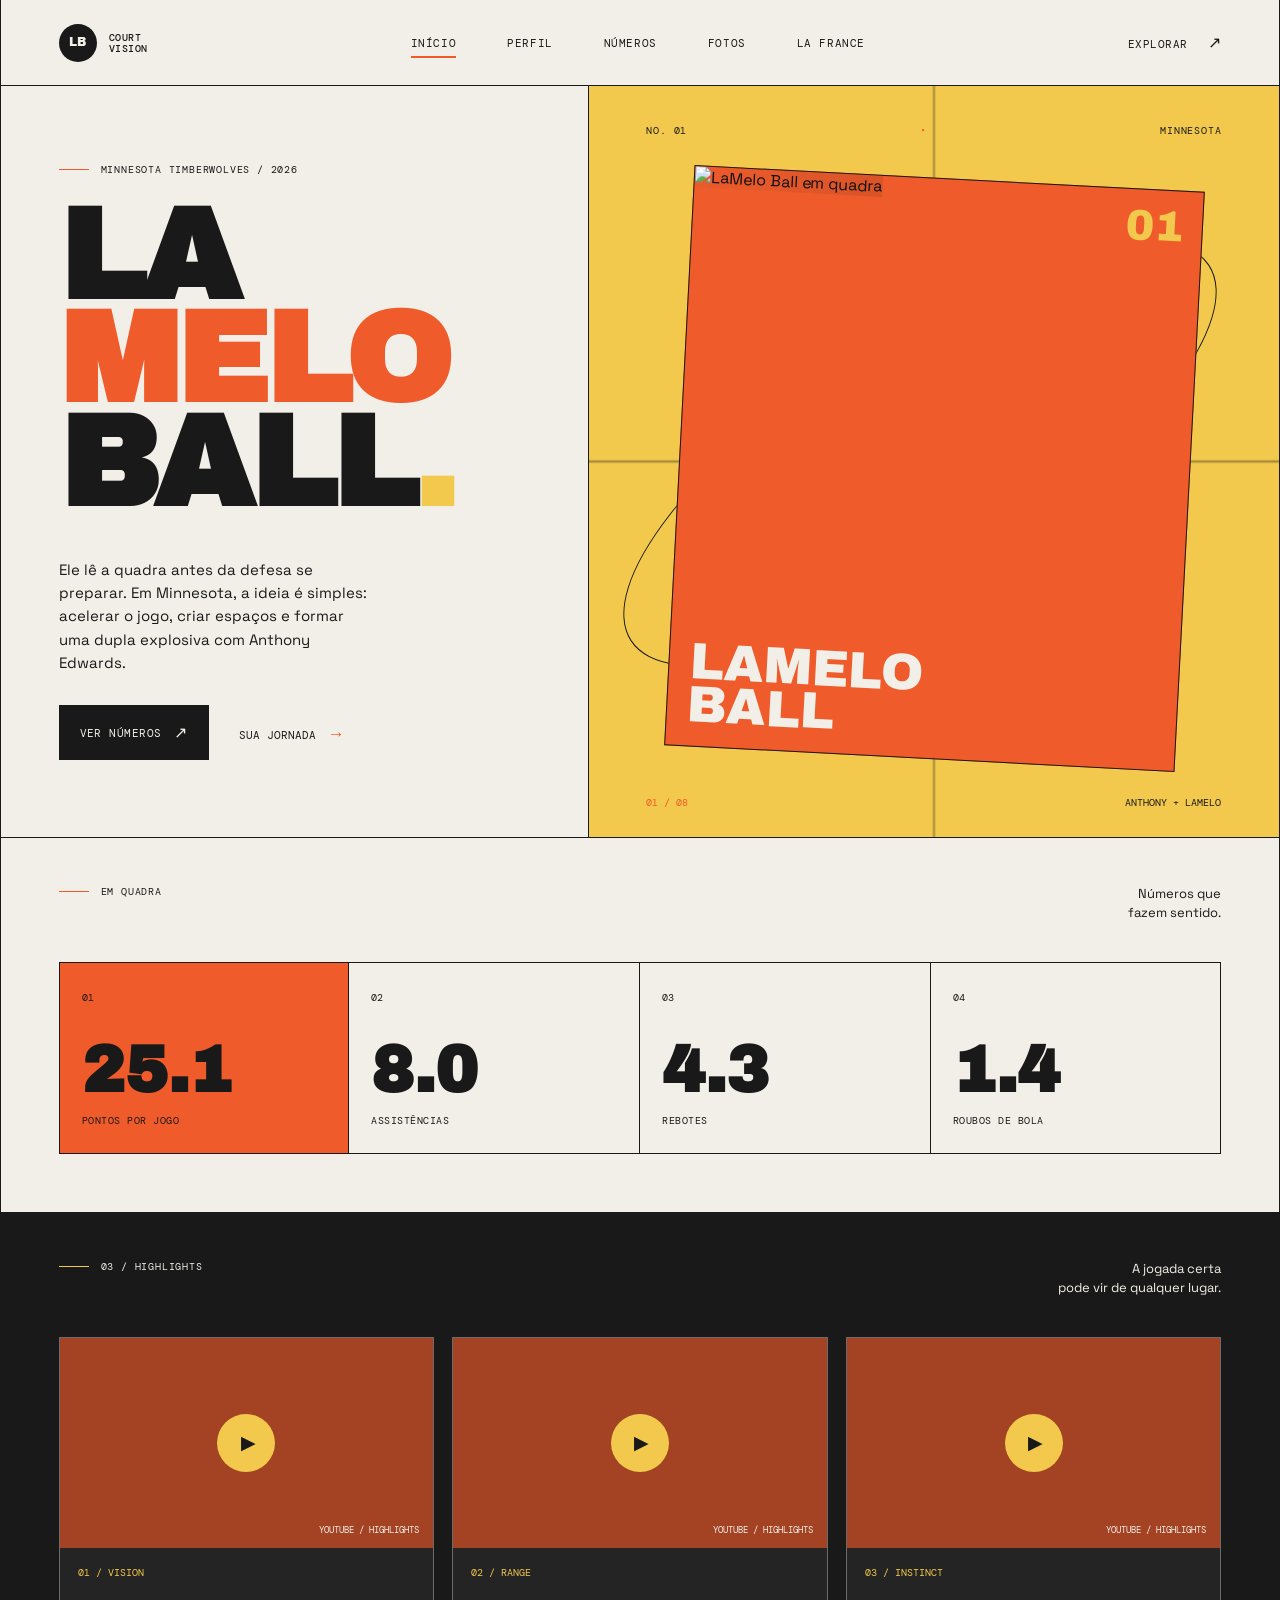
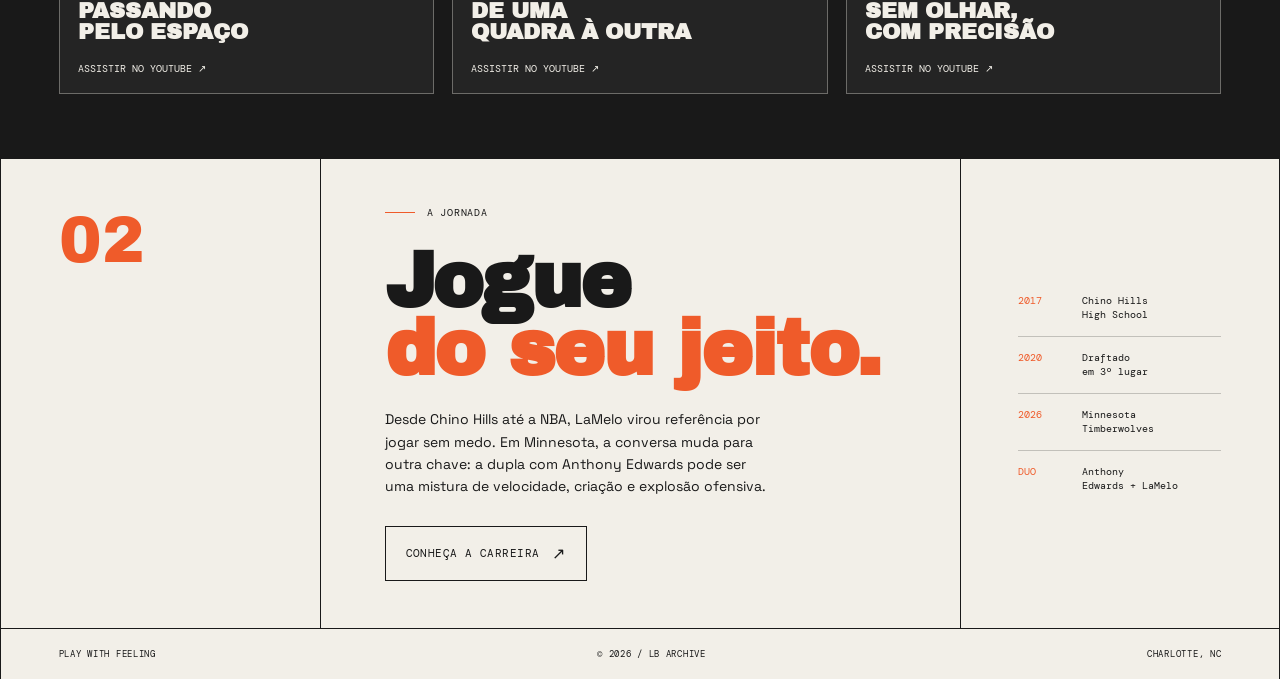
==== commit ecbcd32e: "uiuiui" ====
--- a/index.html
+++ b/index.html
@@ -14,7 +14,7 @@
 	<div class="page-shell">
 		<header class="site-header">
 			<a class="brand" href="#top" aria-label="LaMelo Ball início"><span class="brand-mark">LB</span><span class="brand-copy">COURT<br>VISION</span></a>
-			<nav class="main-nav" aria-label="Navegação principal"><a class="active" href="index.html">Início</a><a href="perfil.html">Perfil</a><a href="estatisticas.html">Números</a><a href="galeria.html">Fotos</a><a href="la-france.html">La France</a><a href="euadoropenis.html">Novo</a></nav>
+			<nav class="main-nav" aria-label="Navegação principal"><a class="active" href="index.html">Início</a><a href="perfil.html">Perfil</a><a href="estatisticas.html">Números</a><a href="galeria.html">Fotos</a><a href="la-france.html">La France</a></nav>
 			<a class="header-cta" href="carreira.html">Explorar <span>↗</span></a>
 		</header>
 		<main id="top">
